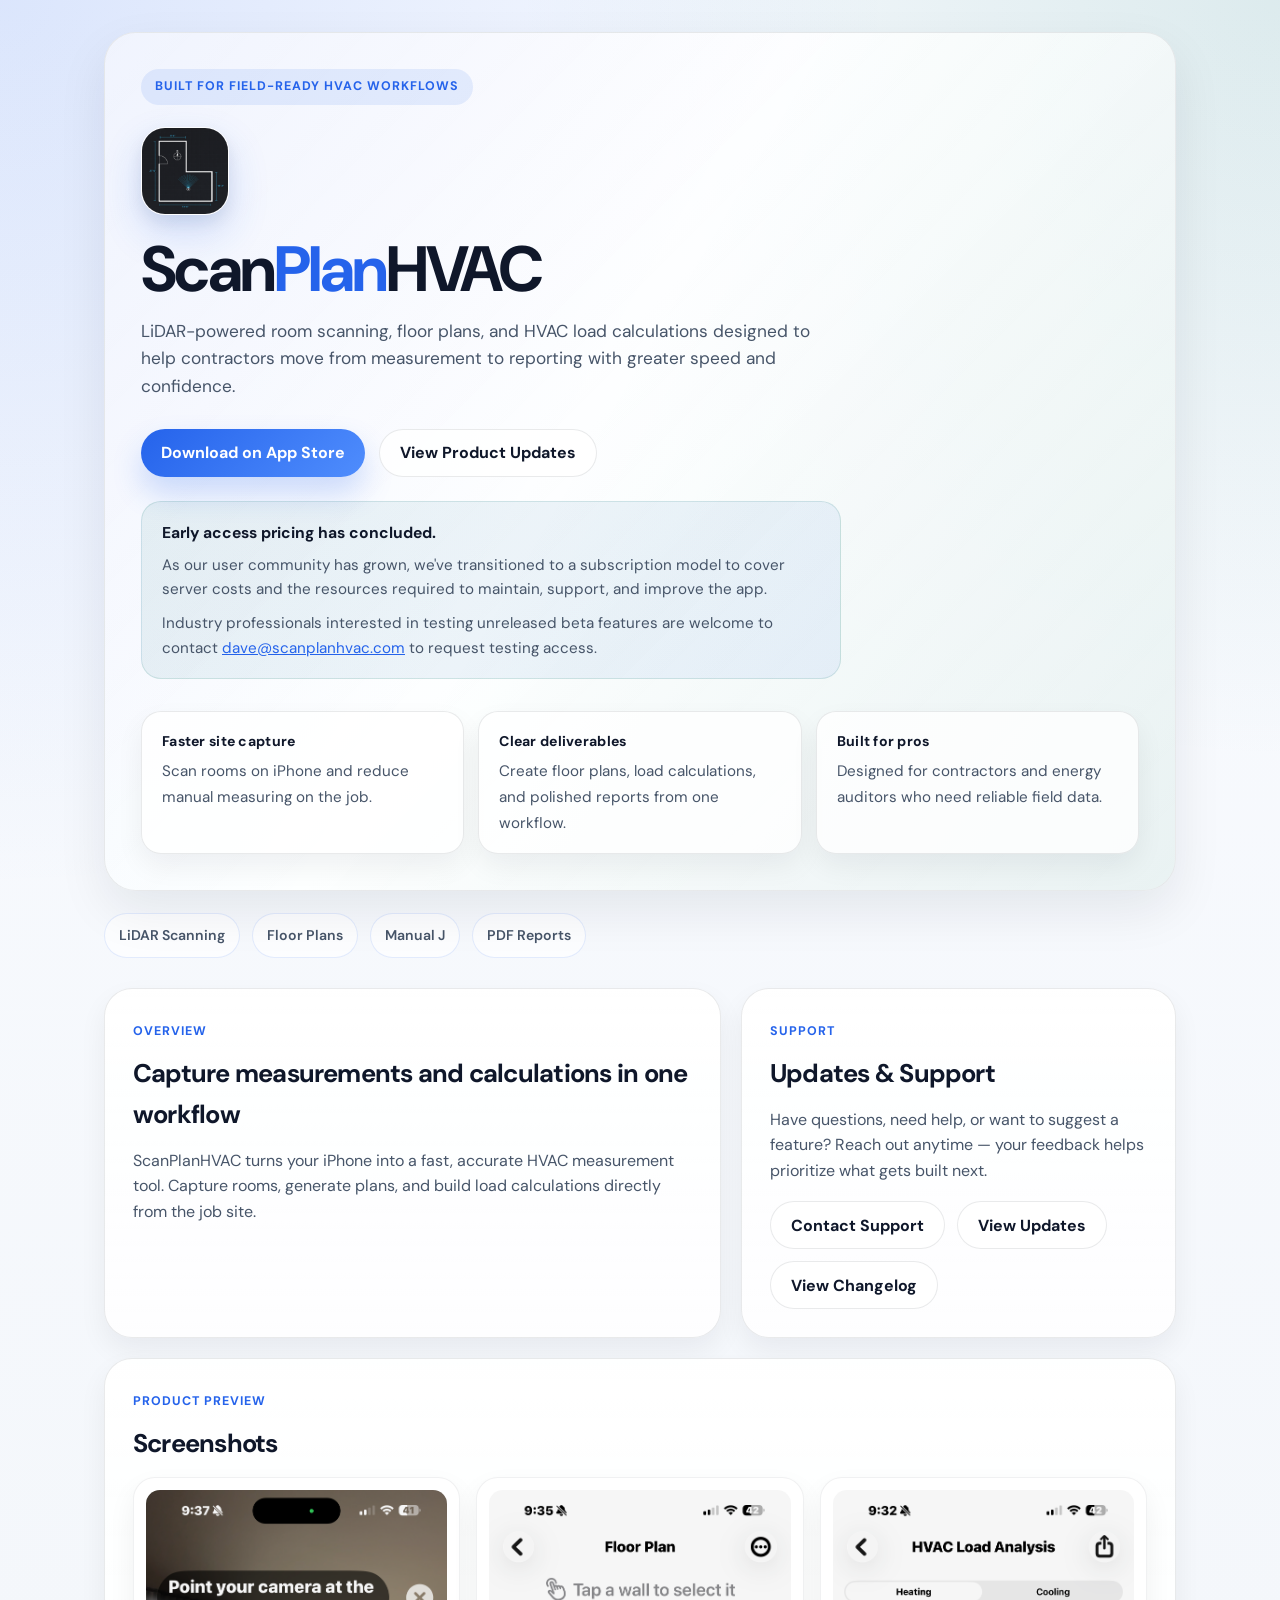
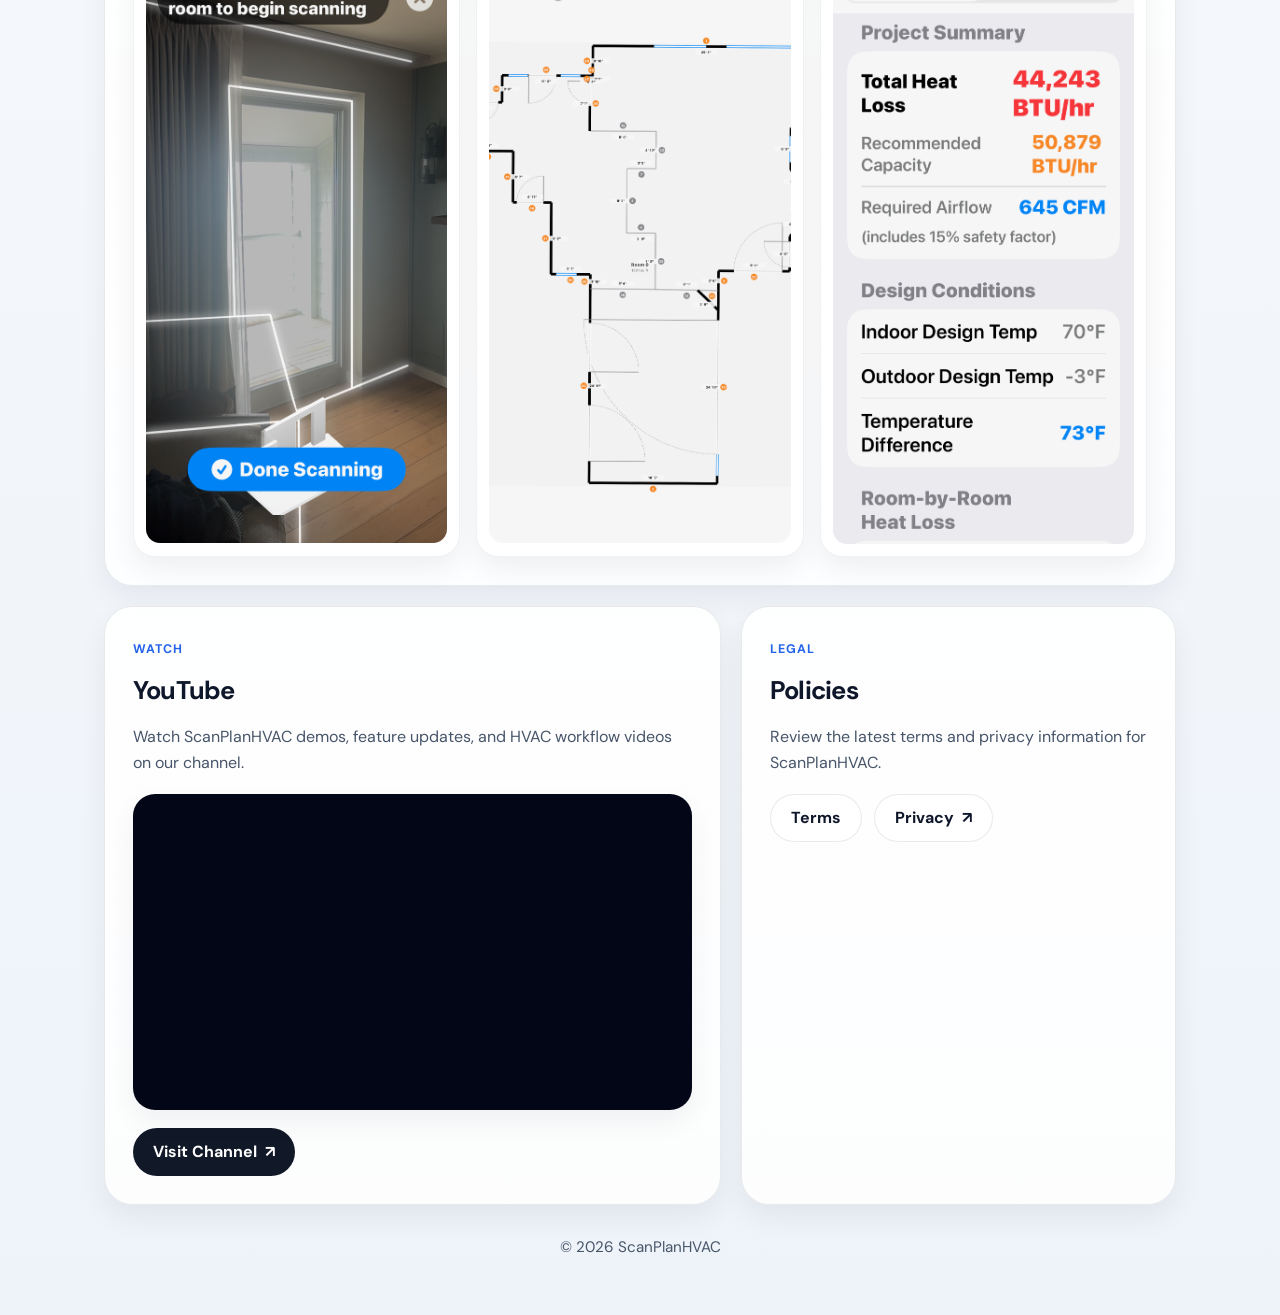
==== index.html @ 84f9ff04 "fix: avoid duplicate external link announcements Co-authored-by: rareeagle777 <173574259+rareeagle77" ====
<!DOCTYPE html>
<html lang="en">
<head>
<meta charset="UTF-8">
<meta name="viewport" content="width=device-width, initial-scale=1.0">

<title>ScanPlanHVAC — LiDAR Floor Plans & HVAC Load Calculations</title>

<meta name="description" content="LiDAR room scanning, 2D floor plans, and HVAC load calculations from your iPhone. Built for contractors and energy auditors.">
<link rel="canonical" href="https://scanplanhvac.com/">

<link rel="icon" href="images/app-icon.png">
<link rel="apple-touch-icon" href="images/app-icon.png">

<link rel="preconnect" href="https://fonts.googleapis.com">
<link rel="preconnect" href="https://fonts.gstatic.com" crossorigin>
<link href="https://fonts.googleapis.com/css2?family=DM+Sans:wght@400;500;600;700;800&family=JetBrains+Mono:wght@500&display=swap" rel="stylesheet">

<style>
:root {
  color-scheme: light;
  --bg:#f4f7fb;
  --bg-accent:#ebf2ff;
  --surface:rgba(255,255,255,0.9);
  --surface-strong:#ffffff;
  --border:rgba(15,23,42,0.09);
  --text:#0f172a;
  --muted:#475569;
  --accent:#2563eb;
  --accent-strong:#0f766e;
  --accent-soft:rgba(37,99,235,0.1);
  --shadow:0 20px 50px rgba(15,23,42,0.08);
  --shadow-soft:0 12px 28px rgba(15,23,42,0.06);
}

* {margin:0;padding:0;box-sizing:border-box;}

body {
  font-family:'DM Sans',sans-serif;
  color:var(--text);
  background:
    radial-gradient(circle at top left, rgba(37,99,235,0.14), transparent 28%),
    radial-gradient(circle at top right, rgba(15,118,110,0.12), transparent 24%),
    linear-gradient(180deg, #f9fbff 0%, var(--bg) 56%, #eef3f9 100%);
  line-height:1.6;
}

.container {
  max-width:1120px;
  margin:auto;
  padding:32px 24px 56px;
}

header {
  position:relative;
  padding:36px;
  border:1px solid var(--border);
  border-radius:32px;
  background:
    linear-gradient(135deg, rgba(255,255,255,0.95), rgba(255,255,255,0.82)),
    linear-gradient(135deg, rgba(37,99,235,0.06), rgba(15,118,110,0.04));
  box-shadow:var(--shadow);
  overflow:hidden;
}

header::before {
  content:"";
  position:absolute;
  inset:0;
  background:linear-gradient(120deg, rgba(37,99,235,0.06), transparent 45%, rgba(15,118,110,0.08));
  pointer-events:none;
}

.hero-copy,
.hero-meta {
  position:relative;
  z-index:1;
}

.hero-copy {
  max-width:700px;
}

.eyebrow {
  display:inline-flex;
  align-items:center;
  gap:10px;
  padding:8px 14px;
  border-radius:999px;
  background:var(--accent-soft);
  color:var(--accent);
  font-size:0.78rem;
  font-weight:700;
  letter-spacing:0.08em;
  text-transform:uppercase;
}

.app-icon {
  width:88px;
  height:88px;
  border-radius:24px;
  overflow:hidden;
  margin:22px 0 24px;
  border:1px solid rgba(255,255,255,0.8);
  box-shadow:
    0 18px 40px rgba(37,99,235,0.18),
    0 8px 16px rgba(15,23,42,0.08);
}

.app-icon img {
  width:100%;
  height:100%;
  object-fit:cover;
}

h1 {
  max-width:10ch;
  font-size:clamp(2.7rem, 5vw, 4.25rem);
  line-height:0.98;
  letter-spacing:-0.04em;
  margin-bottom:16px;
}

h1 span {
  color:var(--accent);
}

.tagline {
  max-width:44rem;
  color:var(--muted);
  font-size:1.08rem;
}

.hero-actions {
  display:flex;
  flex-wrap:wrap;
  gap:14px;
  margin-top:28px;
}

.app-store,
.secondary-link,
.link-pill,
.youtube-button {
  display:inline-flex;
  align-items:center;
  justify-content:center;
  gap:8px;
  min-height:48px;
  padding:0 20px;
  border-radius:999px;
  text-decoration:none;
  font-weight:700;
  transition:transform 0.2s ease, box-shadow 0.2s ease, background 0.2s ease, color 0.2s ease;
}

.app-store {
  background:linear-gradient(135deg, var(--accent), #4f8dfd);
  color:#fff;
  box-shadow:0 16px 30px rgba(37,99,235,0.22);
}

.secondary-link,
.link-pill {
  color:var(--text);
  background:rgba(255,255,255,0.8);
  border:1px solid var(--border);
}

.app-store:hover,
.secondary-link:hover,
.link-pill:hover,
.youtube-button:hover {
  transform:translateY(-1px);
}

.hero-meta {
  display:grid;
  grid-template-columns:repeat(3, minmax(0, 1fr));
  gap:14px;
  margin-top:32px;
}

.hero-stat {
  padding:18px 20px;
  border-radius:20px;
  border:1px solid var(--border);
  background:rgba(255,255,255,0.78);
  box-shadow:var(--shadow-soft);
}

.hero-stat strong {
  display:block;
  margin-bottom:6px;
  font-size:0.88rem;
  letter-spacing:0.02em;
}

.hero-stat span {
  color:var(--muted);
  font-size:0.95rem;
}

.notice {
  margin-top:24px;
  padding:18px 20px;
  border-radius:20px;
  background:linear-gradient(135deg, rgba(15,118,110,0.08), rgba(37,99,235,0.07));
  border:1px solid rgba(15,118,110,0.14);
}

.notice strong {
  display:block;
  margin-bottom:8px;
  font-size:0.98rem;
}

.notice p {
  color:var(--muted);
  font-size:0.95rem;
}

.notice p + p {
  margin-top:10px;
}

.features {
  display:flex;
  flex-wrap:wrap;
  gap:12px;
  margin:22px 0 30px;
  list-style:none;
}

.pill {
  display:inline-flex;
  align-items:center;
  gap:8px;
  padding:10px 14px;
  border-radius:999px;
  border:1px solid rgba(37,99,235,0.12);
  background:rgba(255,255,255,0.68);
  color:var(--muted);
  font-size:0.88rem;
  font-weight:600;
}

.grid {
  display:grid;
  grid-template-columns:repeat(12, minmax(0, 1fr));
  gap:20px;
}

section {
  border:1px solid var(--border);
  border-radius:28px;
  background:linear-gradient(180deg, rgba(255,255,255,0.92), rgba(255,255,255,0.84));
  box-shadow:var(--shadow-soft);
  padding:28px;
}

.section-wide {
  grid-column:span 7;
}

.section-side {
  grid-column:span 5;
}

.section-full {
  grid-column:1 / -1;
}

.section-label {
  display:inline-block;
  margin-bottom:12px;
  color:var(--accent);
  font-size:0.78rem;
  font-weight:700;
  letter-spacing:0.08em;
  text-transform:uppercase;
}

h2 {
  margin-bottom:12px;
  font-size:1.6rem;
  letter-spacing:-0.03em;
}

section p {
  color:var(--muted);
}

.link-row {
  display:flex;
  flex-wrap:wrap;
  gap:12px;
  margin-top:18px;
}

.screenshots {
  display:grid;
  grid-template-columns:repeat(3,1fr);
  gap:16px;
}

.screenshot-frame {
  padding:12px;
  border-radius:22px;
  background:var(--surface-strong);
  border:1px solid rgba(15,23,42,0.06);
  box-shadow:var(--shadow-soft);
}

.screenshot-frame img {
  width:100%;
  display:block;
  border-radius:14px;
}

.youtube-embed {
  margin-top:18px;
  position:relative;
  width:100%;
  padding-top:56.25%;
  border-radius:22px;
  overflow:hidden;
  border:1px solid var(--border);
  background:#020617;
  box-shadow:var(--shadow-soft);
}

.youtube-embed iframe {
  position:absolute;
  inset:0;
  width:100%;
  height:100%;
  border:0;
}

.youtube-actions {
  margin-top:18px;
}

.youtube-button {
  background:#111827;
  color:#fff;
}

.sr-only {
  position:absolute;
  width:1px;
  height:1px;
  padding:0;
  margin:-1px;
  overflow:hidden;
  clip:rect(0, 0, 0, 0);
  white-space:nowrap;
  border:0;
}

a {
  color:var(--accent);
}

footer {
  text-align:center;
  margin-top:30px;
  color:var(--muted);
  font-size:0.95rem;
}

@media (max-width: 900px) {
  .section-wide,
  .section-side {
    grid-column:1 / -1;
  }

  .hero-meta,
  .screenshots {
    grid-template-columns:1fr;
  }
}

@media (max-width: 640px) {
  .container {
    padding:18px 16px 40px;
  }

  header,
  section {
    padding:22px;
    border-radius:24px;
  }

  .hero-actions,
  .link-row {
    flex-direction:column;
    align-items:stretch;
  }

  .app-store,
  .secondary-link,
  .link-pill,
  .youtube-button {
    width:100%;
  }
}
</style>
</head>

<body>
<div class="container">

<header>
  <div class="hero-copy">
    <div class="eyebrow">Built for field-ready HVAC workflows</div>

    <div class="app-icon">
      <img src="images/app-icon.png" alt="ScanPlanHVAC App Icon">
    </div>

    <h1>Scan<span>Plan</span>HVAC</h1>

    <p class="tagline">
      LiDAR-powered room scanning, floor plans, and HVAC load calculations designed to help contractors move from measurement to reporting with greater speed and confidence.
    </p>

    <div class="hero-actions">
      <a href="https://apps.apple.com/app/scanplanhvac/id6760936635" class="app-store">
        Download on App Store
      </a>
      <a href="updates.html" class="secondary-link">View Product Updates</a>
    </div>

    <div class="notice">
      <strong>Early access pricing has concluded.</strong>
      <p>
        As our user community has grown, we've transitioned to a subscription model to cover server costs and the resources required to maintain, support, and improve the app.
      </p>
      <p>
        Industry professionals interested in testing unreleased beta features are welcome to contact <a href="mailto:dave@scanplanhvac.com">dave@scanplanhvac.com</a> to request testing access.
      </p>
    </div>
  </div>

  <div class="hero-meta" aria-label="Product highlights">
    <div class="hero-stat">
      <strong>Faster site capture</strong>
      <span>Scan rooms on iPhone and reduce manual measuring on the job.</span>
    </div>
    <div class="hero-stat">
      <strong>Clear deliverables</strong>
      <span>Create floor plans, load calculations, and polished reports from one workflow.</span>
    </div>
    <div class="hero-stat">
      <strong>Built for pros</strong>
      <span>Designed for contractors and energy auditors who need reliable field data.</span>
    </div>
  </div>
</header>

<ul class="features" aria-label="Core capabilities">
  <li class="pill">LiDAR Scanning</li>
  <li class="pill">Floor Plans</li>
  <li class="pill">Manual J</li>
  <li class="pill">PDF Reports</li>
</ul>

<div class="grid">
  <section class="section-wide">
    <div class="section-label">Overview</div>
    <h2>Capture measurements and calculations in one workflow</h2>
    <p>
      ScanPlanHVAC turns your iPhone into a fast, accurate HVAC measurement tool. Capture rooms, generate plans, and build load calculations directly from the job site.
    </p>
  </section>

  <section class="section-side">
    <div class="section-label">Support</div>
    <h2>Updates & Support</h2>
    <p>
      Have questions, need help, or want to suggest a feature? Reach out anytime — your feedback helps prioritize what gets built next.
    </p>
    <div class="link-row">
      <a class="link-pill" href="mailto:support@scanplanhvac.com">Contact Support</a>
      <a class="link-pill" href="updates.html">View Updates</a>
      <a class="link-pill" href="changelog.html">View Changelog</a>
    </div>
  </section>

  <section class="section-full">
    <div class="section-label">Product Preview</div>
    <h2>Screenshots</h2>
    <div class="screenshots">
      <div class="screenshot-frame">
        <img src="images/scan.png" alt="ScanPlanHVAC room scanning interface" loading="lazy">
      </div>
      <div class="screenshot-frame">
        <img src="images/floorplan.png" alt="Generated floor plan in ScanPlanHVAC" loading="lazy">
      </div>
      <div class="screenshot-frame">
        <img src="images/report.png" alt="HVAC report output from ScanPlanHVAC" loading="lazy">
      </div>
    </div>
  </section>

  <section class="section-wide" id="youtube">
    <div class="section-label">Watch</div>
    <h2>YouTube</h2>
    <p>
      Watch ScanPlanHVAC demos, feature updates, and HVAC workflow videos on our channel.
    </p>
    <div class="youtube-embed">
      <iframe
        src="https://www.youtube.com/embed/8quXodTfKyQ"
        title="ScanPlanHVAC Featured Video"
        loading="lazy"
        allow="accelerometer; autoplay; clipboard-write; encrypted-media; gyroscope; picture-in-picture; web-share"
        allowfullscreen>
      </iframe>
    </div>
    <p class="youtube-actions">
      <a class="youtube-button" href="https://www.youtube.com/@scanplanhvac" target="_blank" rel="noopener noreferrer" aria-describedby="youtube-new-tab-note">Visit Channel <span aria-hidden="true">↗</span></a>
      <span id="youtube-new-tab-note" class="sr-only">Opens in a new tab.</span>
    </p>
  </section>

  <section class="section-side">
    <div class="section-label">Legal</div>
    <h2>Policies</h2>
    <p>
      Review the latest terms and privacy information for ScanPlanHVAC.
    </p>
    <div class="link-row">
      <a class="link-pill" href="terms.html">Terms</a>
      <a class="link-pill" href="https://rareeagle777.github.io/scanplanhvac-privacy/" target="_blank" rel="noopener noreferrer" aria-describedby="privacy-new-tab-note">Privacy <span aria-hidden="true">↗</span></a>
      <span id="privacy-new-tab-note" class="sr-only">Opens in a new tab.</span>
    </div>
  </section>
</div>

<footer>
  <div>© 2026 ScanPlanHVAC</div>
</footer>

</div>
</body>
</html>
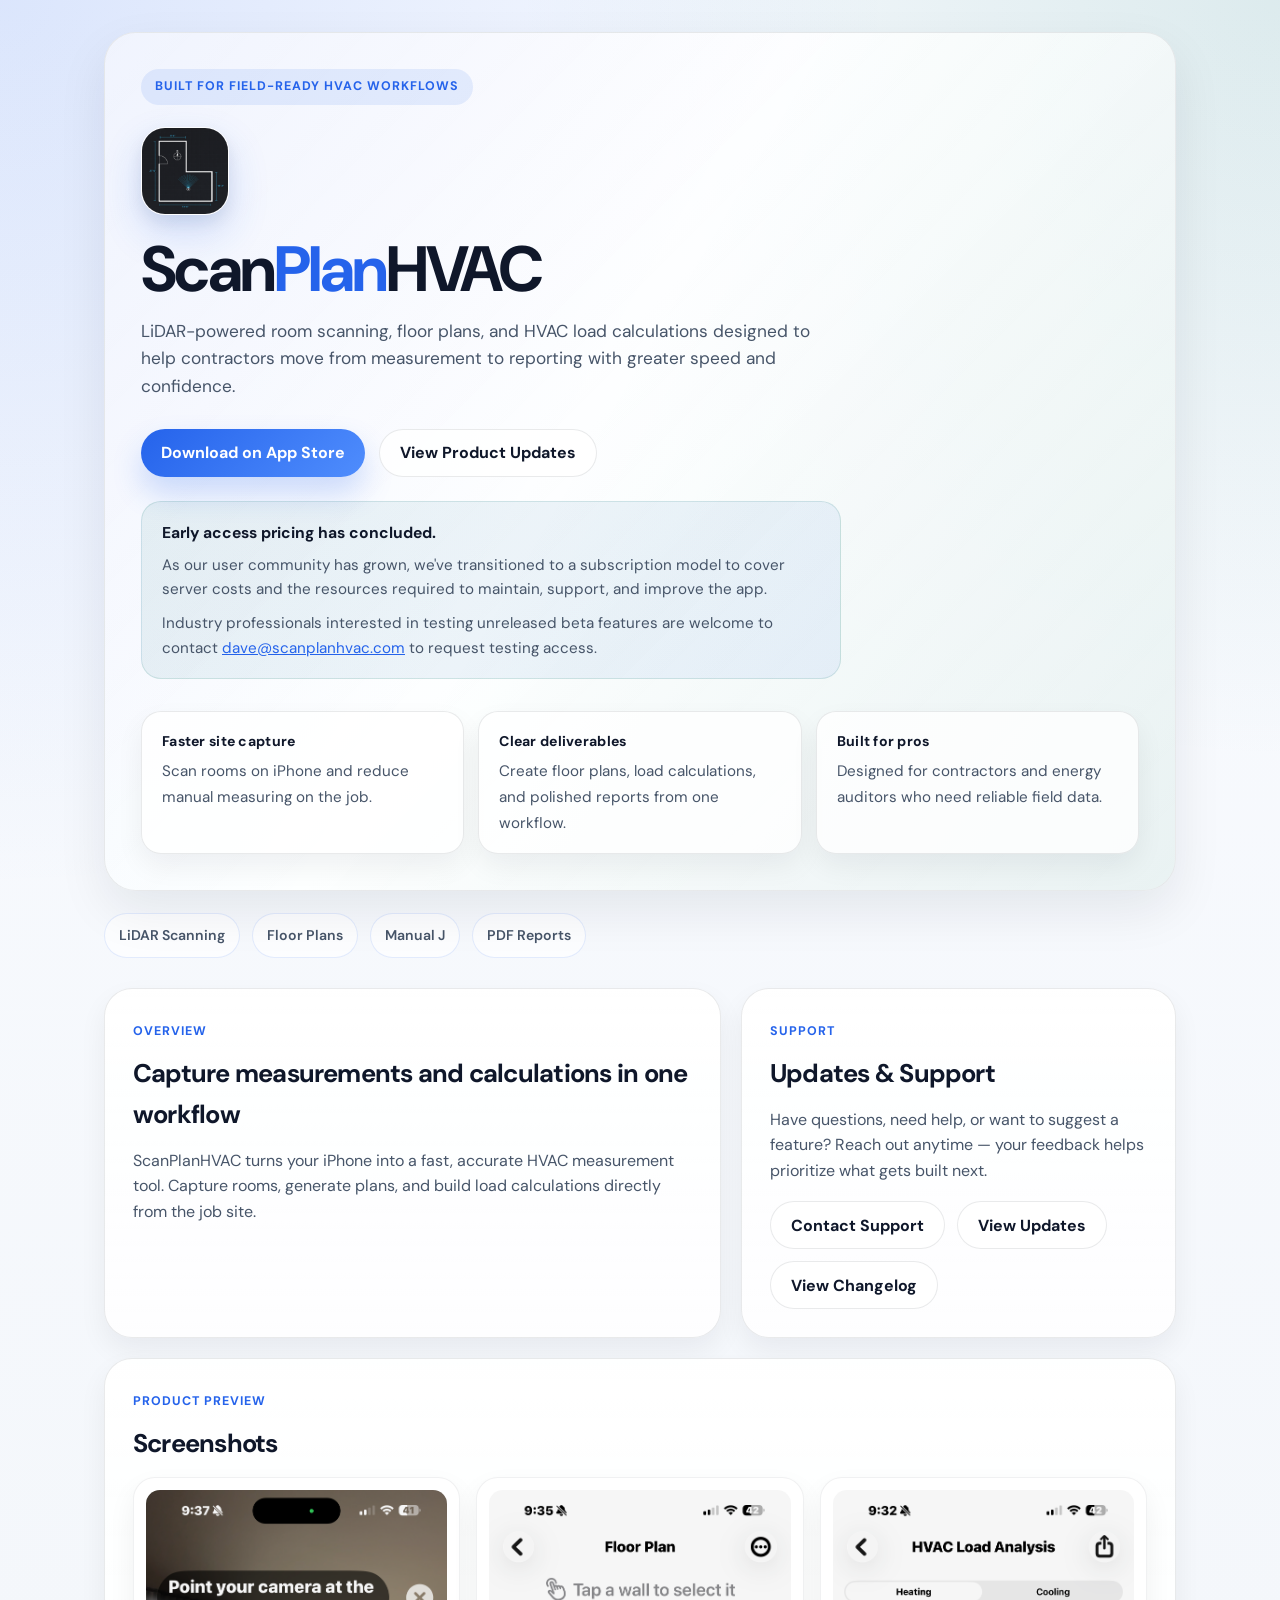
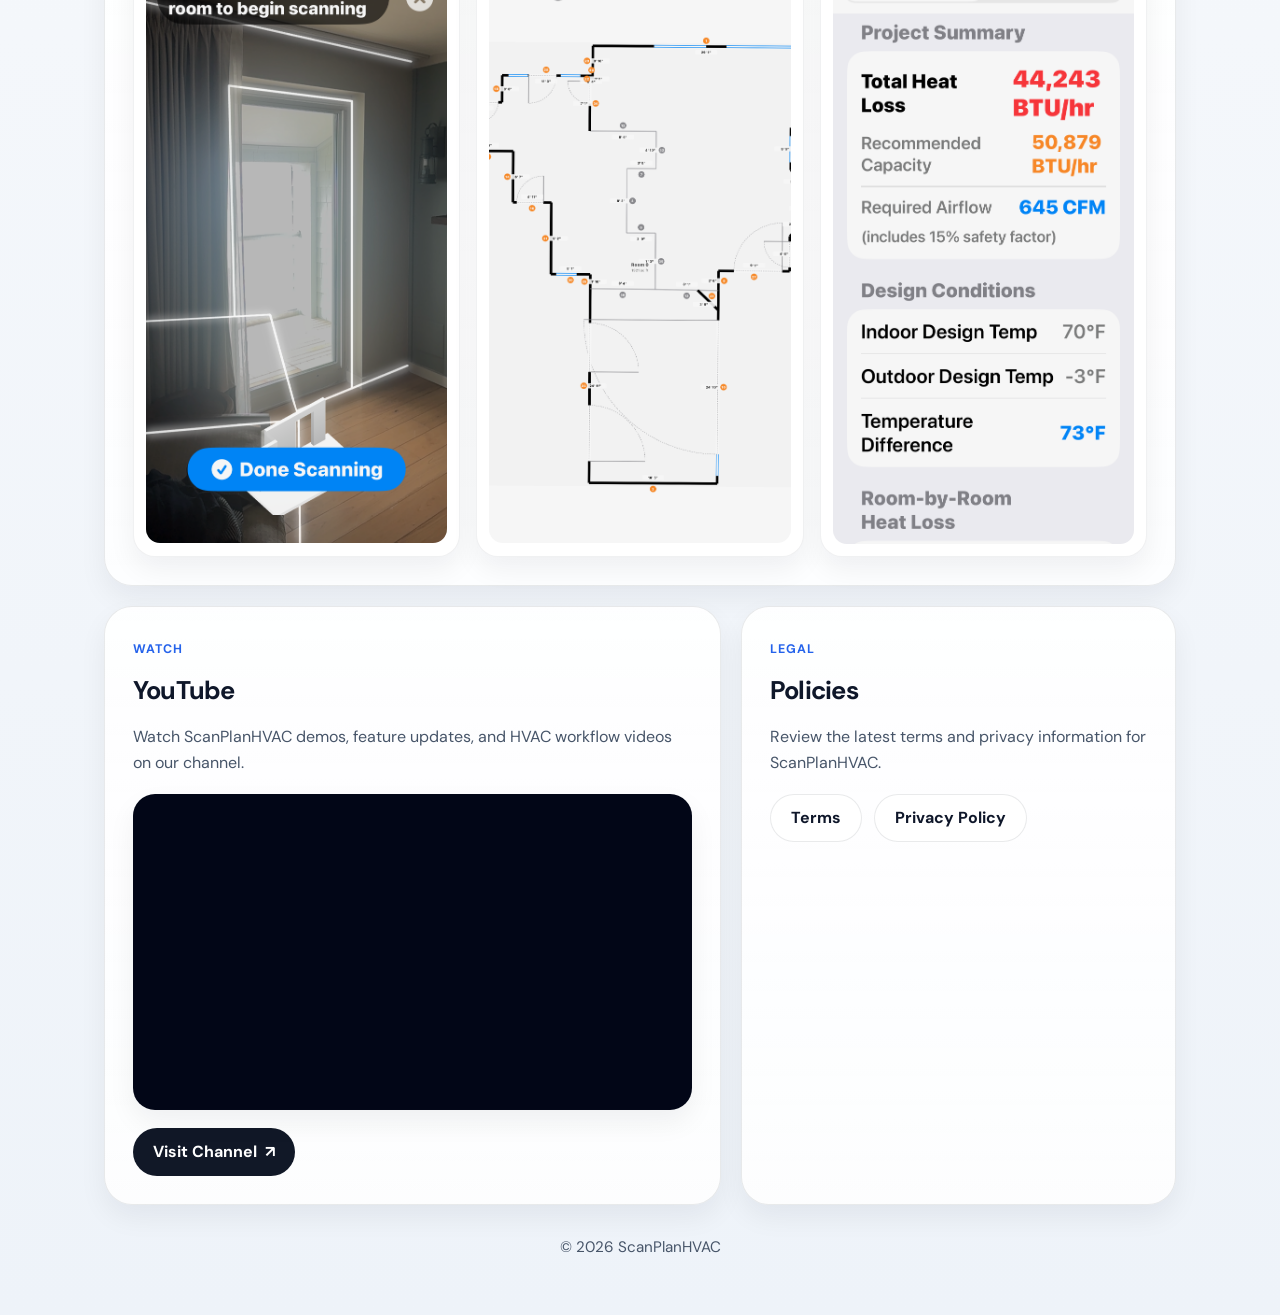
==== commit 721ae14a: "fix: scope release note styling Co-authored-by: rareeagle777 <173574259+rareeagle777@users.noreply.g" ====
--- a/index.html
+++ b/index.html
@@ -521,8 +521,7 @@
       </iframe>
     </div>
     <p class="youtube-actions">
-      <a class="youtube-button" href="https://www.youtube.com/@scanplanhvac" target="_blank" rel="noopener noreferrer" aria-describedby="youtube-new-tab-note">Visit Channel <span aria-hidden="true">↗</span></a>
-      <span id="youtube-new-tab-note" class="sr-only">Opens in a new tab.</span>
+      <a class="youtube-button" href="https://www.youtube.com/@scanplanhvac" target="_blank" rel="noopener noreferrer">Visit Channel <span aria-hidden="true">↗</span><span class="sr-only"> (opens in a new tab)</span></a>
     </p>
   </section>
 
@@ -534,8 +533,7 @@
     </p>
     <div class="link-row">
       <a class="link-pill" href="terms.html">Terms</a>
-      <a class="link-pill" href="https://rareeagle777.github.io/scanplanhvac-privacy/" target="_blank" rel="noopener noreferrer" aria-describedby="privacy-new-tab-note">Privacy <span aria-hidden="true">↗</span></a>
-      <span id="privacy-new-tab-note" class="sr-only">Opens in a new tab.</span>
+      <a class="link-pill" href="privacy.html">Privacy Policy</a>
     </div>
   </section>
 </div>
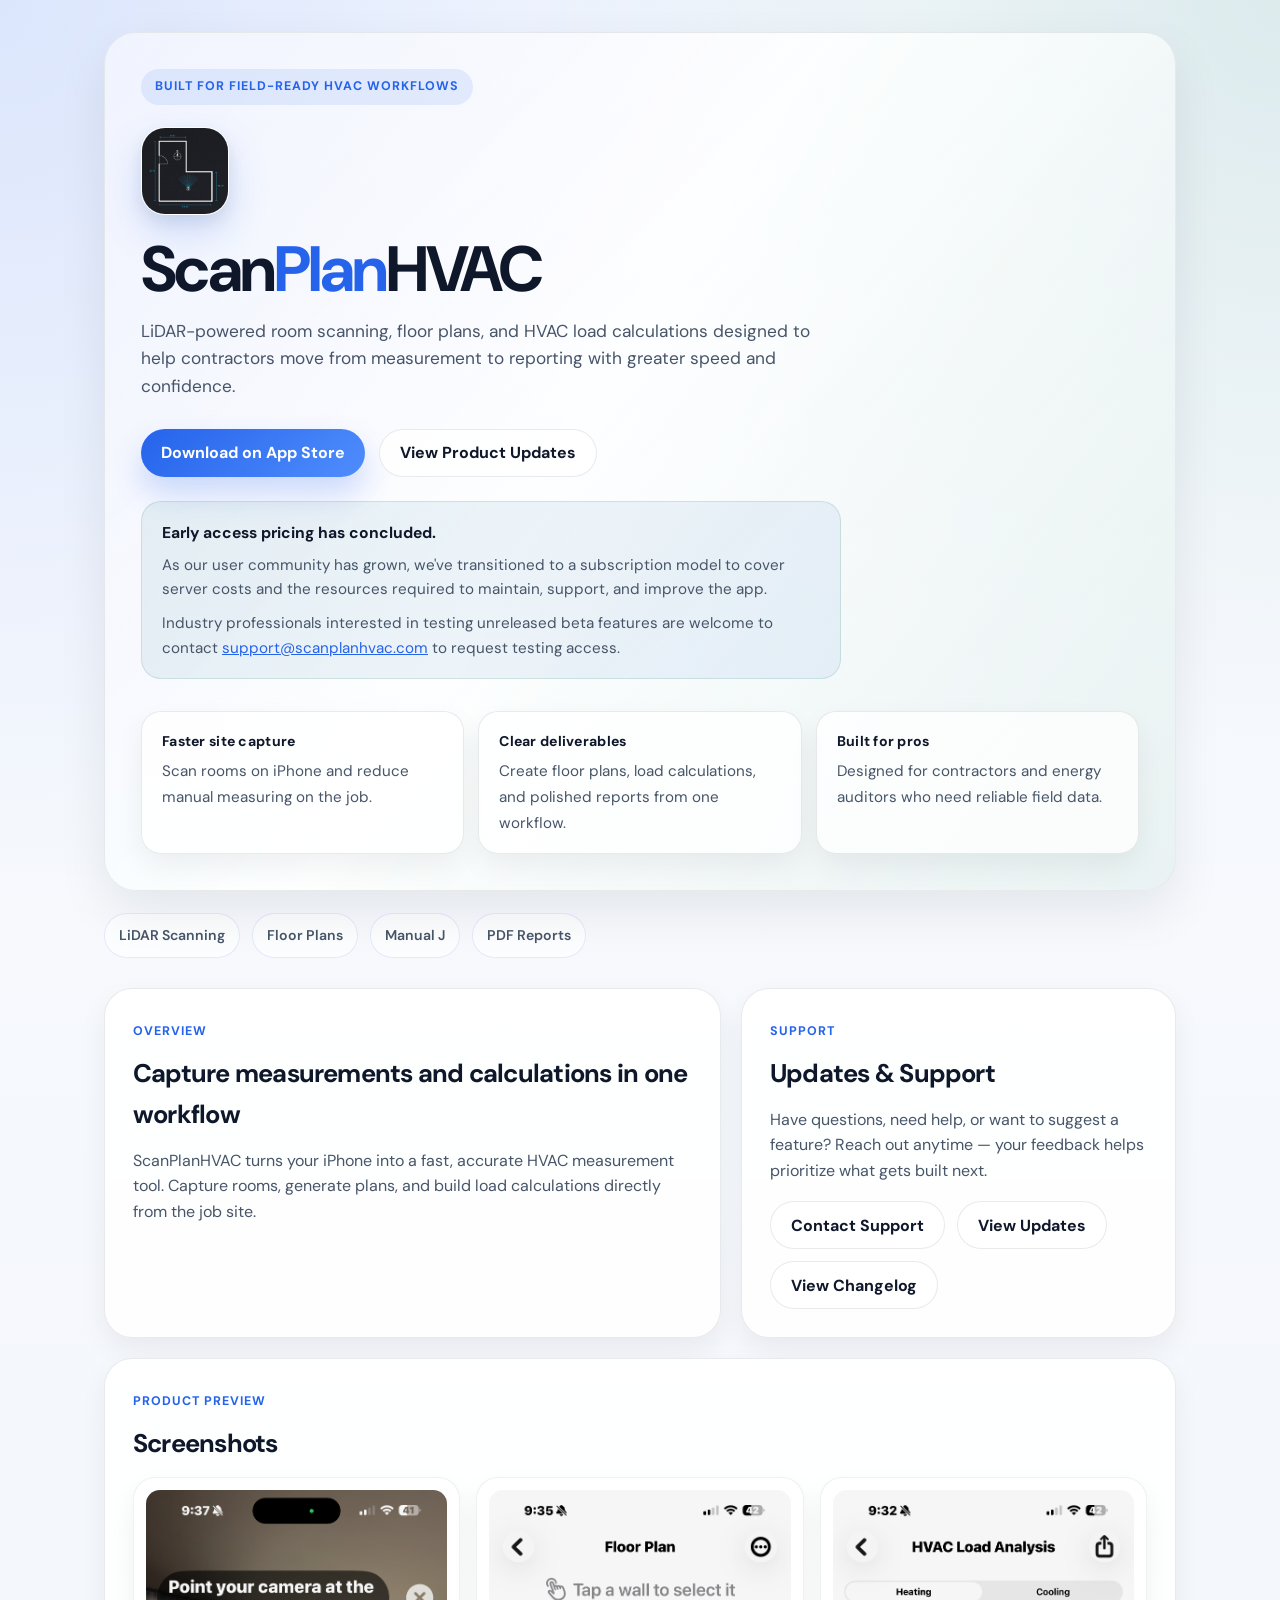
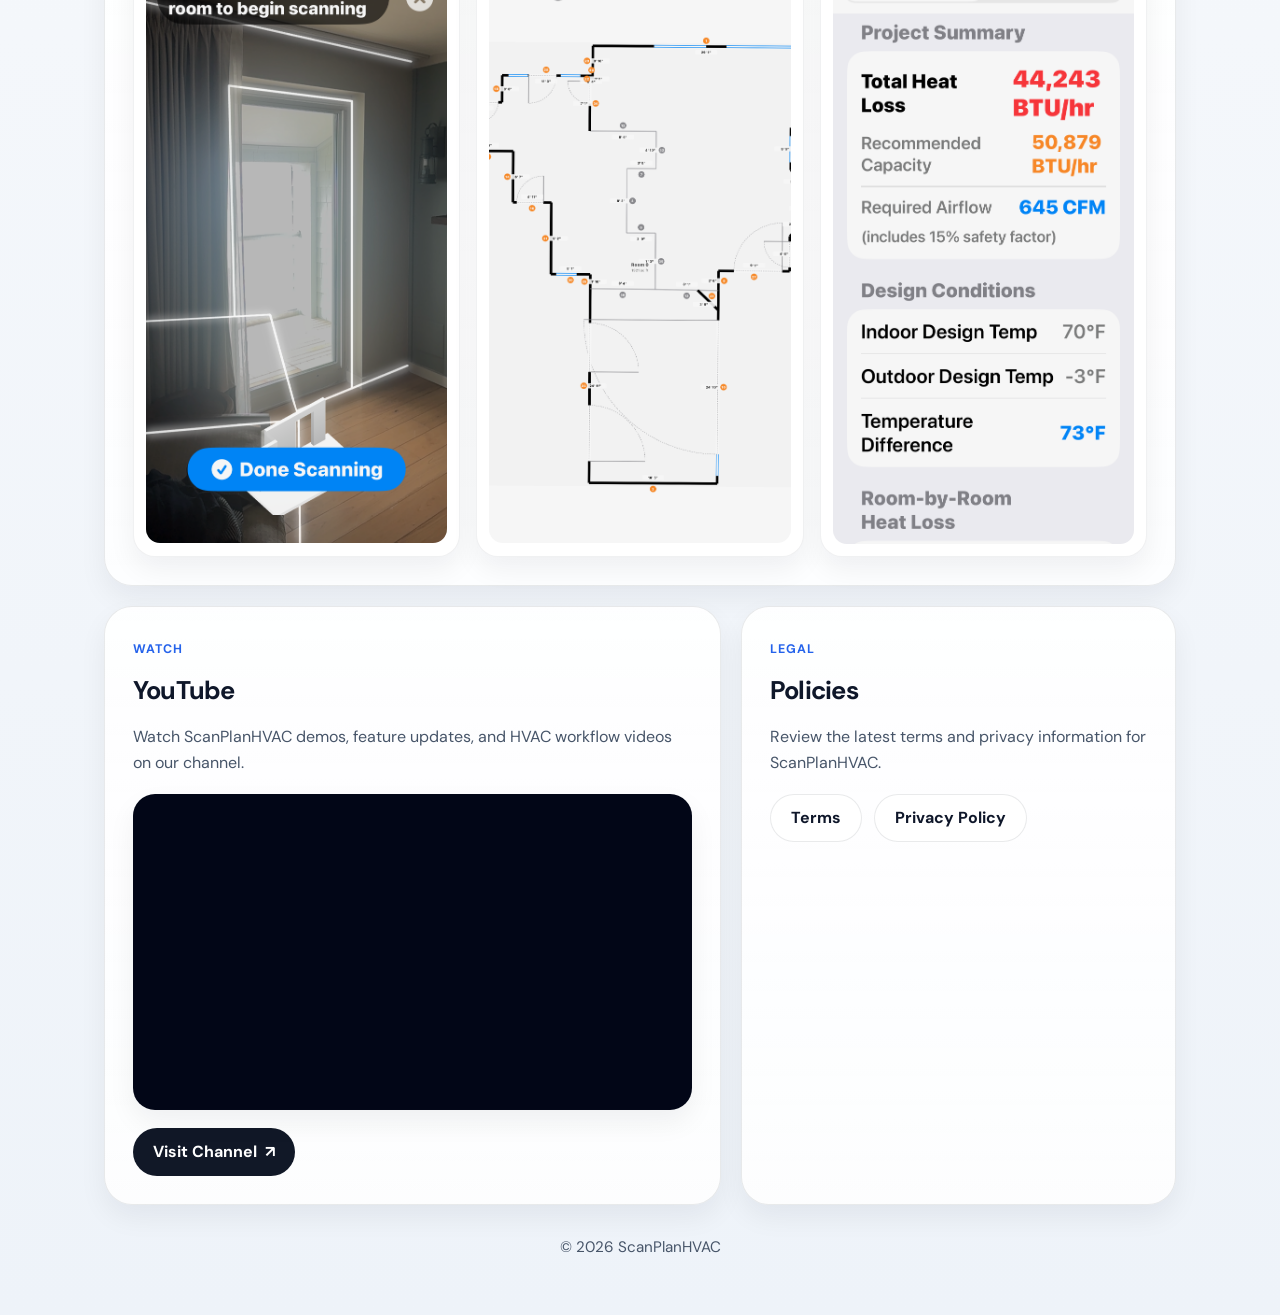
==== commit dfac565f: "fix: unify support contact email Co-authored-by: rareeagle777 <173574259+rareeagle777@users.noreply." ====
--- a/index.html
+++ b/index.html
@@ -439,7 +439,7 @@
         As our user community has grown, we've transitioned to a subscription model to cover server costs and the resources required to maintain, support, and improve the app.
       </p>
       <p>
-        Industry professionals interested in testing unreleased beta features are welcome to contact <a href="mailto:dave@scanplanhvac.com">dave@scanplanhvac.com</a> to request testing access.
+        Industry professionals interested in testing unreleased beta features are welcome to contact <a href="mailto:support@scanplanhvac.com">support@scanplanhvac.com</a> to request testing access.
       </p>
     </div>
   </div>
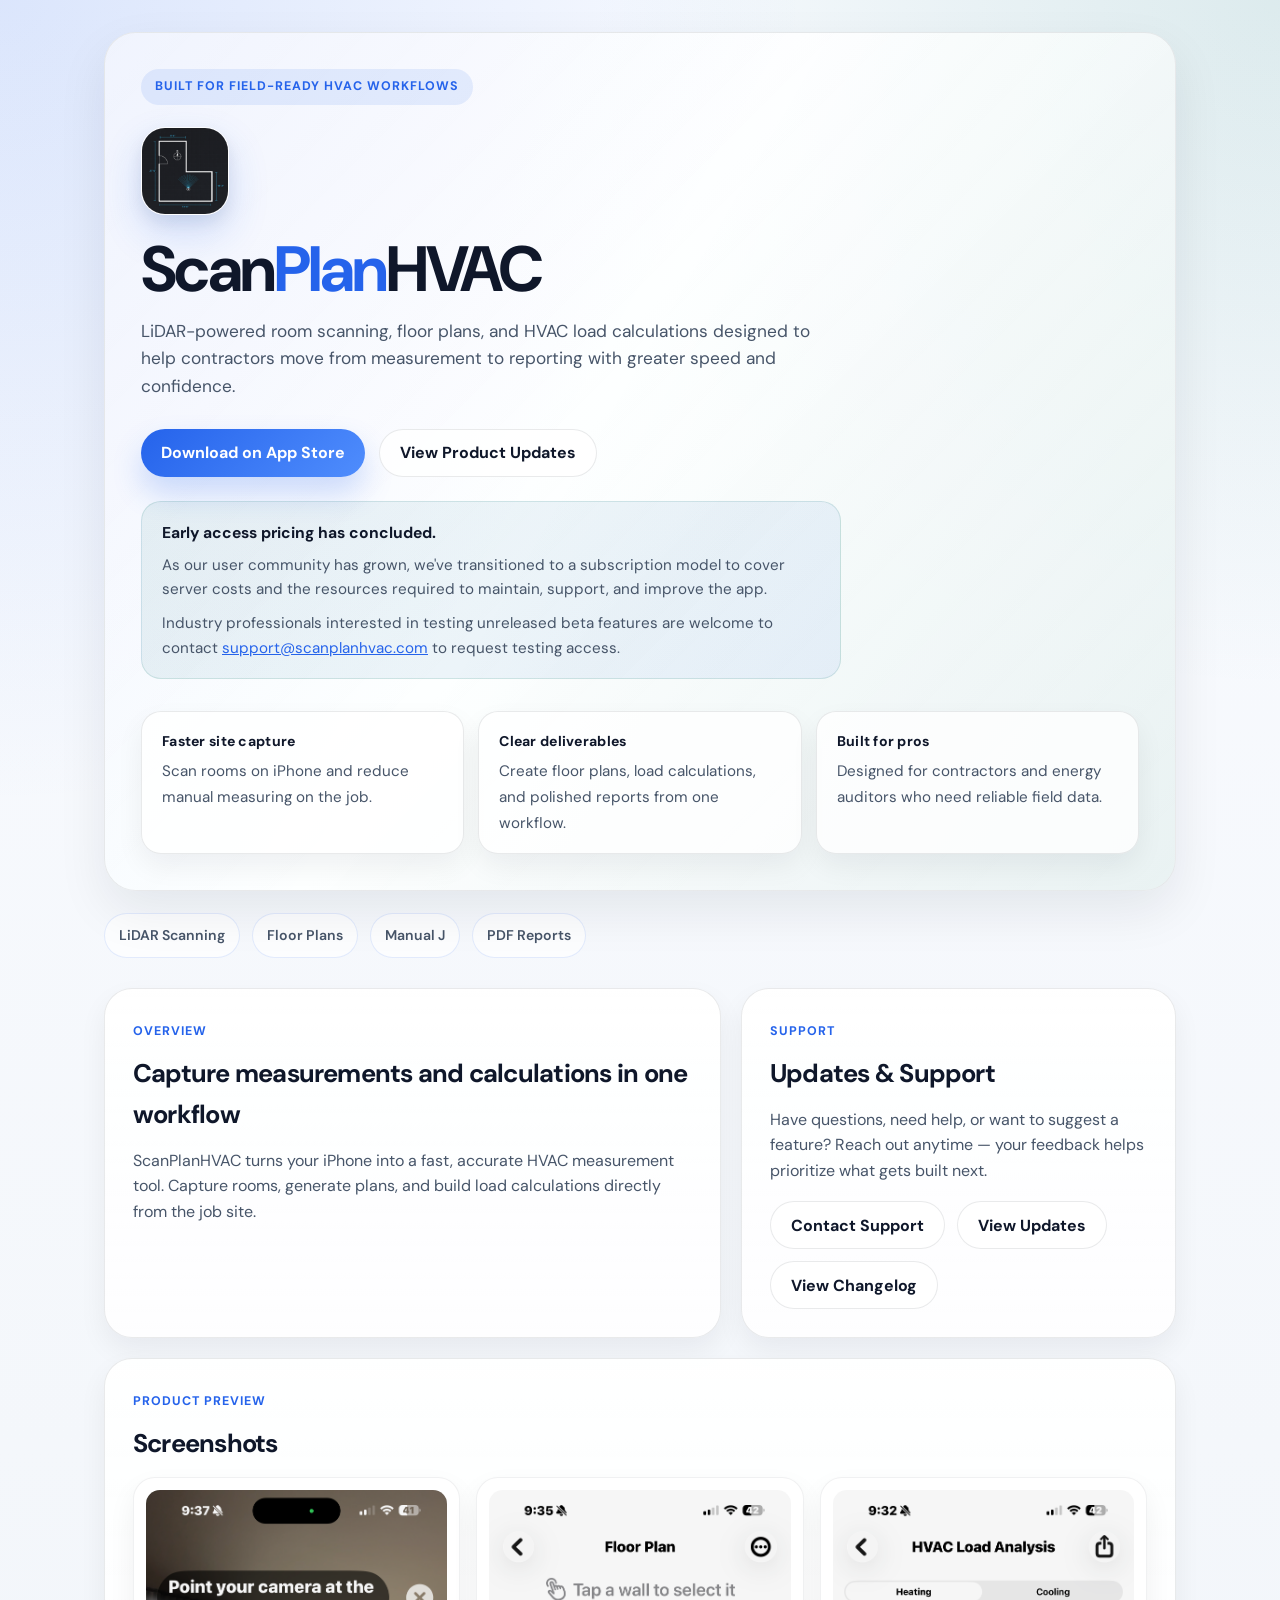
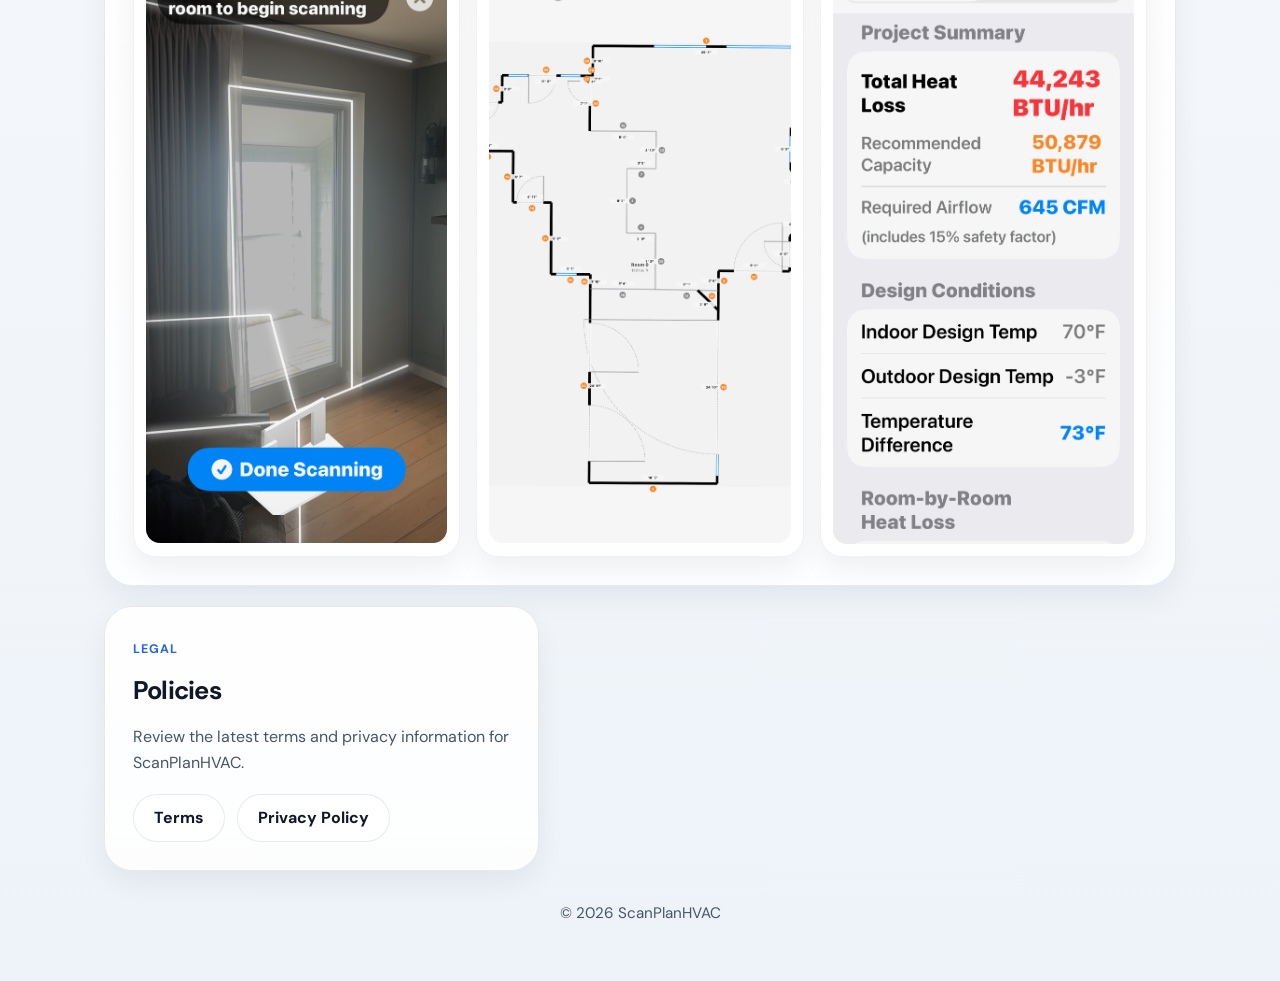
==== commit 7c68e8d8: "Update index.html removed YouTube temp" ====
--- a/index.html
+++ b/index.html
@@ -505,26 +505,6 @@
     </div>
   </section>
 
-  <section class="section-wide" id="youtube">
-    <div class="section-label">Watch</div>
-    <h2>YouTube</h2>
-    <p>
-      Watch ScanPlanHVAC demos, feature updates, and HVAC workflow videos on our channel.
-    </p>
-    <div class="youtube-embed">
-      <iframe
-        src="https://www.youtube.com/embed/8quXodTfKyQ"
-        title="ScanPlanHVAC Featured Video"
-        loading="lazy"
-        allow="accelerometer; autoplay; clipboard-write; encrypted-media; gyroscope; picture-in-picture; web-share"
-        allowfullscreen>
-      </iframe>
-    </div>
-    <p class="youtube-actions">
-      <a class="youtube-button" href="https://www.youtube.com/@scanplanhvac" target="_blank" rel="noopener noreferrer">Visit Channel <span aria-hidden="true">↗</span><span class="sr-only"> (opens in a new tab)</span></a>
-    </p>
-  </section>
-
   <section class="section-side">
     <div class="section-label">Legal</div>
     <h2>Policies</h2>
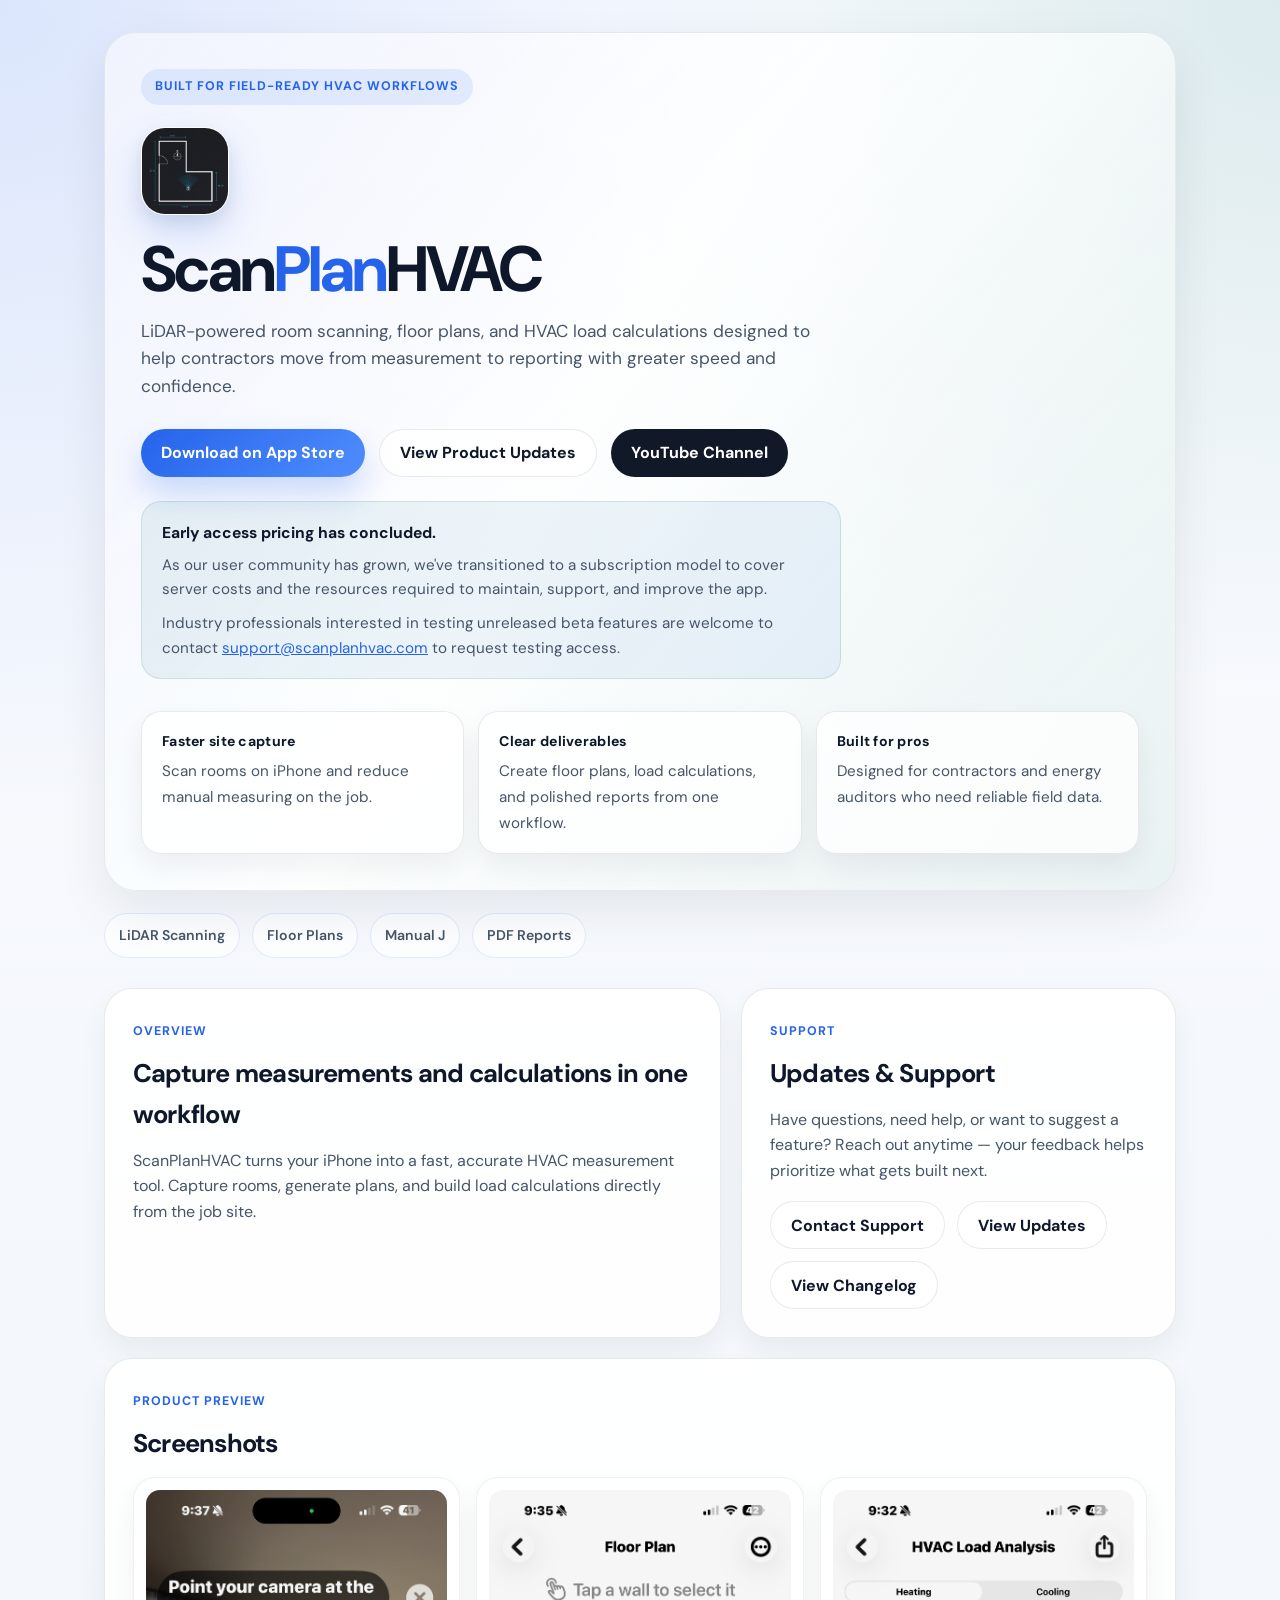
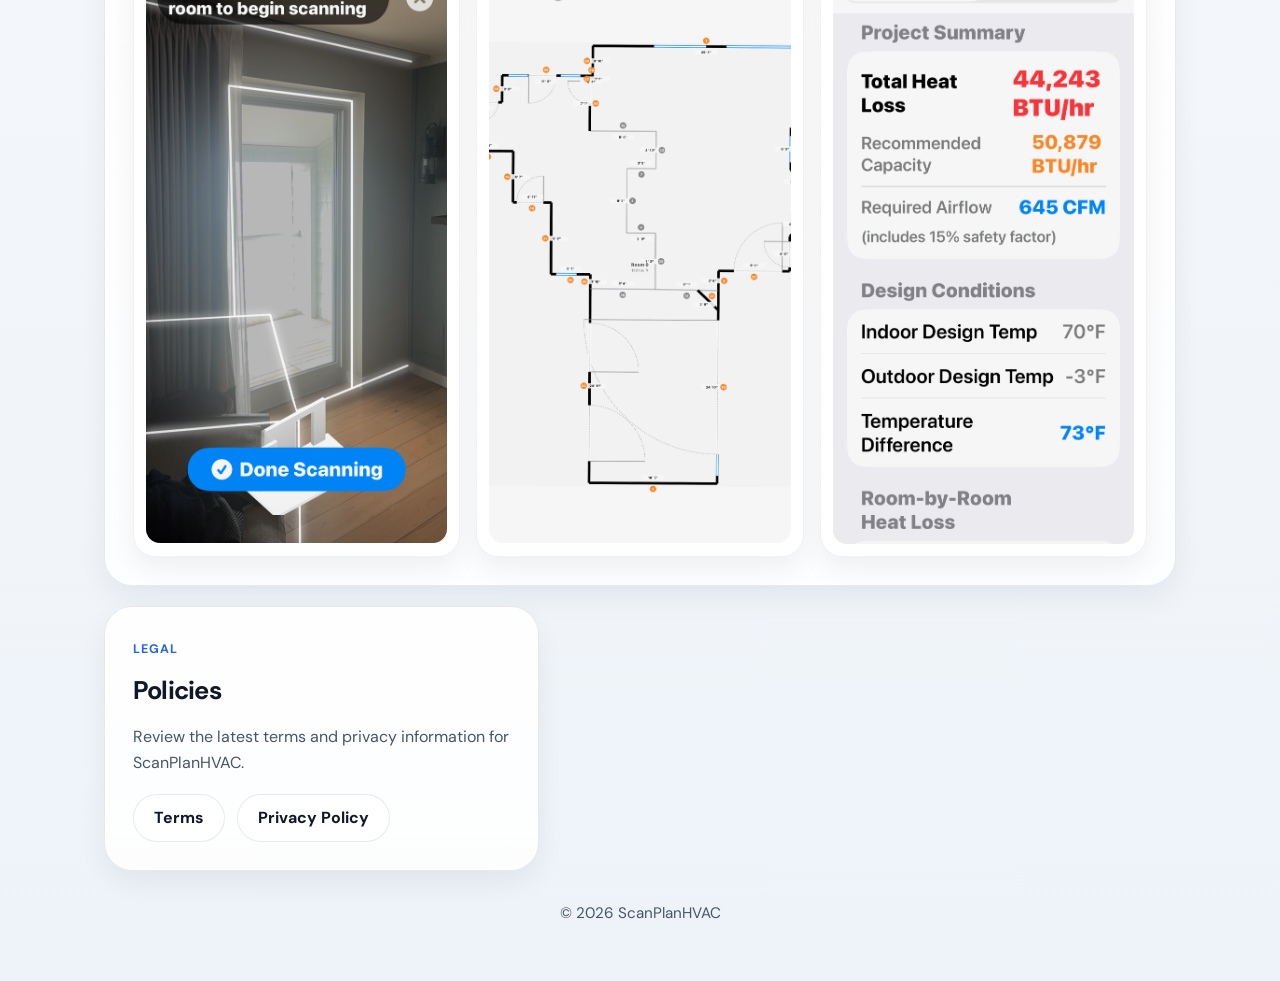
==== commit 60e9c210: "Restore YouTube channel link Co-authored-by: rareeagle777 <173574259+rareeagle777@users.noreply.gith" ====
--- a/index.html
+++ b/index.html
@@ -431,6 +431,7 @@
         Download on App Store
       </a>
       <a href="updates.html" class="secondary-link">View Product Updates</a>
+      <a href="https://www.youtube.com/@scanplanhvac" class="youtube-button" target="_blank" rel="noopener noreferrer">YouTube Channel</a>
     </div>
 
     <div class="notice">
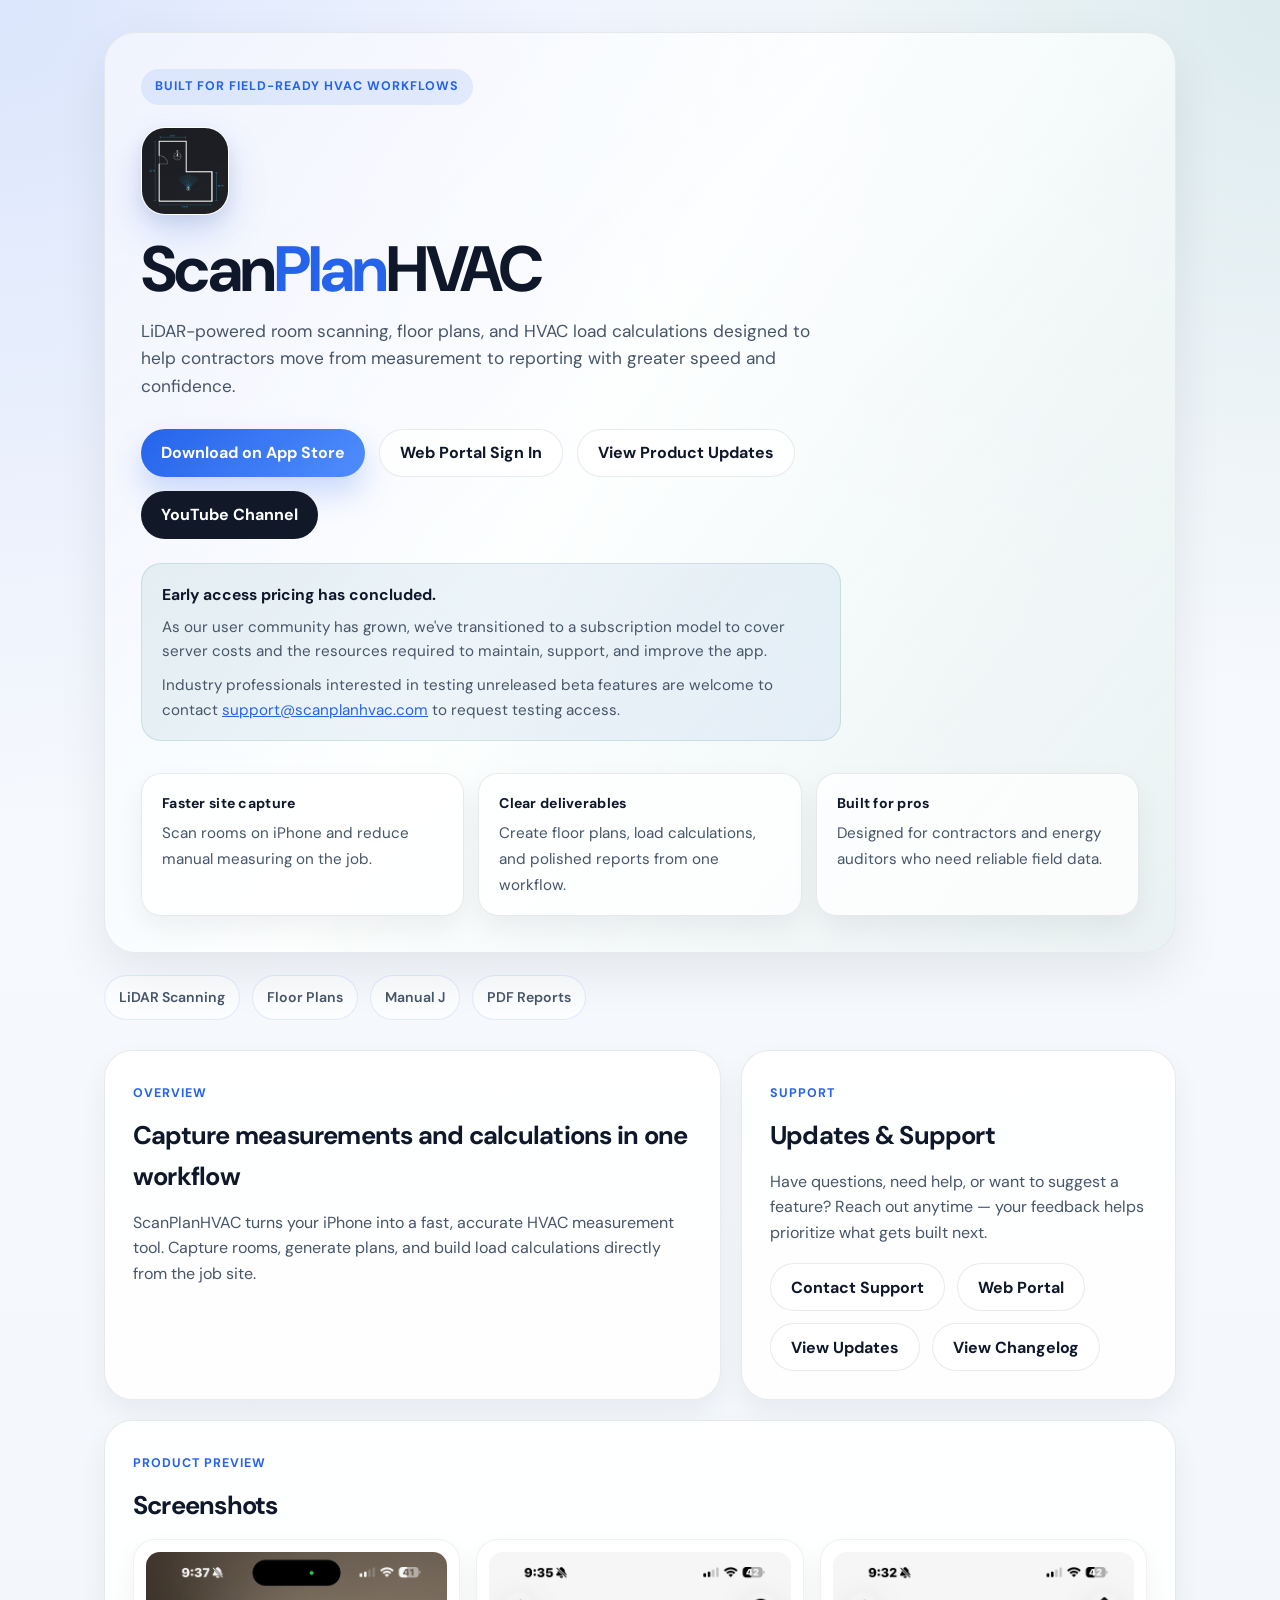
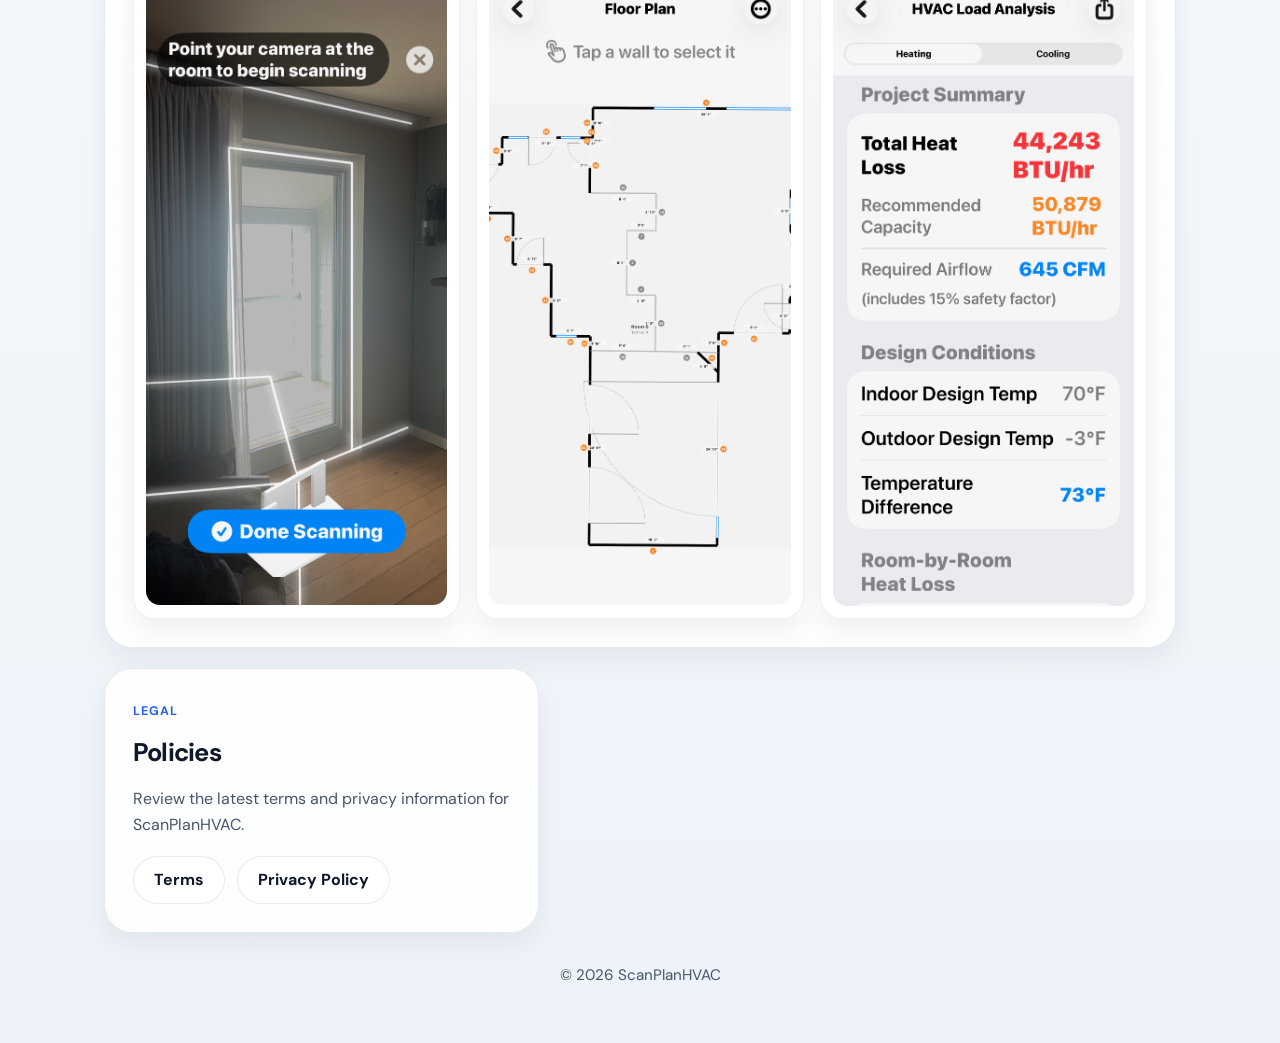
==== commit c46f8b3a: "Link to the web portal Co-Authored-By: Claude Opus 5.5 <noreply@anthropic.com>" ====
--- a/index.html
+++ b/index.html
@@ -430,6 +430,7 @@
       <a href="https://apps.apple.com/app/scanplanhvac/id6760936635" class="app-store">
         Download on App Store
       </a>
+      <a href="https://rareeagle777.github.io/scanplanhvac-web/" class="secondary-link">Web Portal Sign In</a>
       <a href="updates.html" class="secondary-link">View Product Updates</a>
       <a href="https://www.youtube.com/@scanplanhvac" class="youtube-button" target="_blank" rel="noopener noreferrer">YouTube Channel</a>
     </div>
@@ -485,6 +486,7 @@
     </p>
     <div class="link-row">
       <a class="link-pill" href="mailto:support@scanplanhvac.com">Contact Support</a>
+      <a class="link-pill" href="https://rareeagle777.github.io/scanplanhvac-web/">Web Portal</a>
       <a class="link-pill" href="updates.html">View Updates</a>
       <a class="link-pill" href="changelog.html">View Changelog</a>
     </div>
